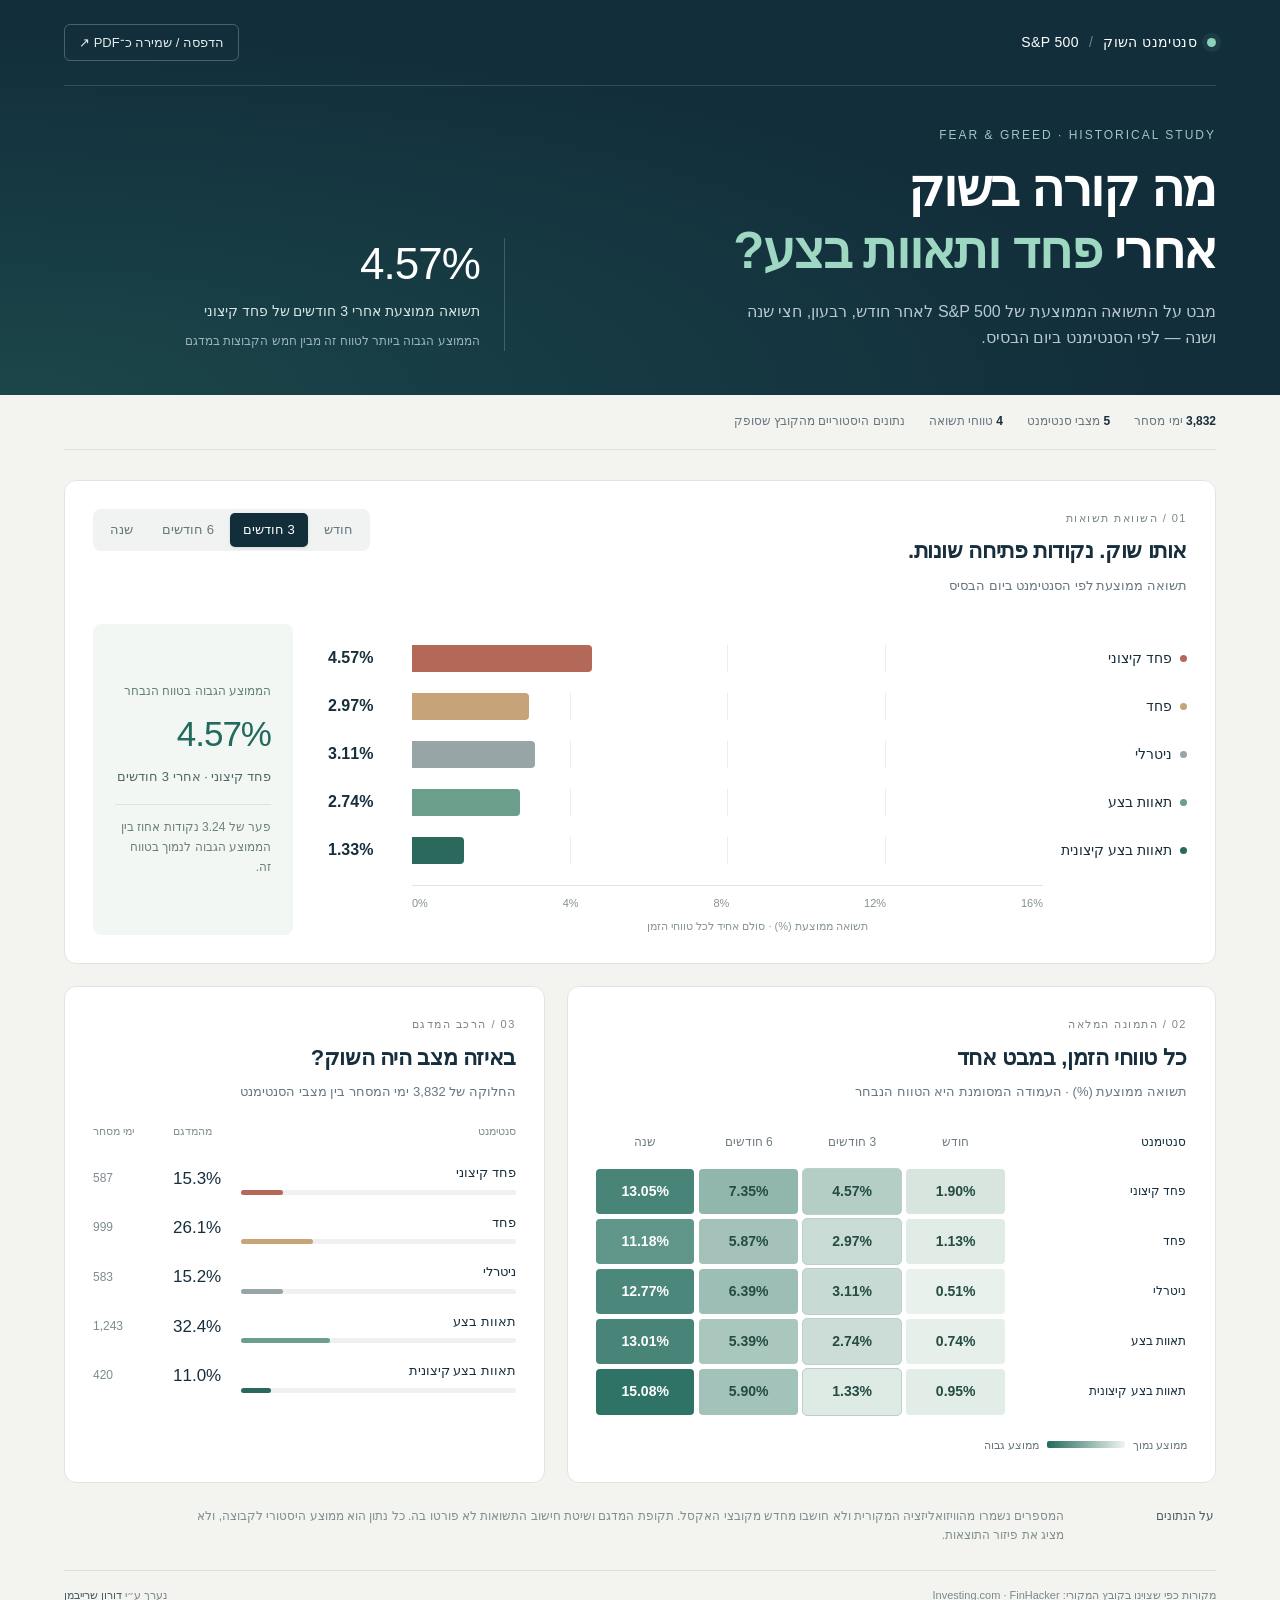
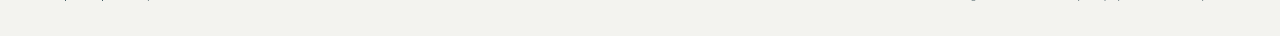
==== index.html @ 42511bd0 "Fix GitHub Pages 404 by moving site files to repository root" ====
<!doctype html>
<html lang="he" dir="rtl">
<head><meta charset="utf-8"><meta name="viewport" content="width=device-width,initial-scale=1"><meta name="description" content="ויזואליזציה אינטראקטיבית בעברית: תשואות S&amp;P 500 לפי מדד פחד ותאוות בצע, בארבעה טווחי זמן."><meta name="theme-color" content="#122e3b"><title>סנטימנט השוק | פחד ותאוות בצע × S&P 500</title>
<link rel="stylesheet" href="assets/styles.css"></head>
<body><header><div class="wrap"><div class="top"><div class="brand"><span class="brand-mark"></span> סנטימנט השוק <span style="opacity:.4">/</span> <bdi>S&P 500</bdi></div><button class="print" type="button" onclick="window.print()">הדפסה / שמירה כ־PDF ↗</button></div><div class="hero"><div><div class="eyebrow">FEAR & GREED · HISTORICAL STUDY</div><h1>מה קורה בשוק<br>אחרי <span>פחד ותאוות בצע?</span></h1><p>מבט על התשואה הממוצעת של S&P 500 לאחר חודש, רבעון, חצי שנה ושנה — לפי הסנטימנט ביום הבסיס.</p></div><div class="hero-note"><strong>4.57%</strong><div class="label">תשואה ממוצעת אחרי 3 חודשים של פחד קיצוני</div><div class="small">הממוצע הגבוה ביותר לטווח זה מבין חמש הקבוצות במדגם</div></div></div></div></header>
<div class="wrap"><div class="meta"><span><b>3,832</b> ימי מסחר</span><span><b>5</b> מצבי סנטימנט</span><span><b>4</b> טווחי תשואה</span><span>נתונים היסטוריים מהקובץ שסופק</span></div><main class="content">
<section class="panel"><div class="chart-head"><div><div class="section-label">01 / השוואת תשואות</div><h2>אותו שוק. נקודות פתיחה שונות.</h2><p class="sub">תשואה ממוצעת לפי הסנטימנט ביום הבסיס</p></div><div class="periods" role="group" aria-label="טווח התשואה"><button type="button" data-period="0" aria-pressed="false">חודש</button><button type="button" data-period="1" aria-pressed="true">3 חודשים</button><button type="button" data-period="2" aria-pressed="false">6 חודשים</button><button type="button" data-period="3" aria-pressed="false">שנה</button></div></div><div class="chart-layout"><div class="bar-chart"><div id="bars"></div><div class="axis" aria-hidden="true"><span>0%</span><span>4%</span><span>8%</span><span>12%</span><span>16%</span></div><div class="axis-caption">תשואה ממוצעת (%) · סולם אחיד לכל טווחי הזמן</div></div><aside class="insight" id="insight" aria-live="polite"></aside></div></section>
<div class="lower"><section class="panel"><div class="section-label">02 / התמונה המלאה</div><h2>כל טווחי הזמן, במבט אחד</h2><p class="sub">תשואה ממוצעת (%) · העמודה המסומנת היא הטווח הנבחר</p><table class="matrix"><caption style="position:absolute;width:1px;height:1px;overflow:hidden;clip-path:inset(50%)">תשואות ממוצעות לפי סנטימנט וטווח זמן</caption><thead><tr><th scope="col">סנטימנט</th><th scope="col">חודש</th><th scope="col">3 חודשים</th><th scope="col">6 חודשים</th><th scope="col">שנה</th></tr></thead><tbody id="matrix"></tbody></table><div class="scale"><span>ממוצע נמוך</span><span class="gradient" aria-hidden="true"></span><span>ממוצע גבוה</span></div></section>
<section class="panel"><div class="section-label">03 / הרכב המדגם</div><h2>באיזה מצב היה השוק?</h2><p class="sub">החלוקה של 3,832 ימי המסחר בין מצבי הסנטימנט</p><div class="dist-head"><span>סנטימנט</span><span>מהמדגם</span><span>ימי מסחר</span></div><div id="distribution" class="dist-chart"></div></section></div>
<div class="notes"><strong>על הנתונים</strong><p>המספרים נשמרו מהוויזואליזציה המקורית ולא חושבו מחדש מקובצי האקסל. תקופת המדגם ושיטת חישוב התשואות לא פורטו בה. כל נתון הוא ממוצע היסטורי לקבוצה, ולא מציג את פיזור התוצאות.</p></div><footer class="footer"><span>מקורות כפי שצוינו בקובץ המקורי: <bdi>Investing.com · FinHacker</bdi></span><span>נערך ע״י <b>דורון שרייבמן</b></span></footer>
</main></div>
<script src="assets/app.js" defer></script></body></html>
---- assets/styles.css ----
:root{--ink:#172e3c;--muted:#677780;--paper:#f3f3ef;--line:#e1e5e2;--teal:#207a70;--dark:#122e3b}*{box-sizing:border-box}body{margin:0;background:var(--paper);color:var(--ink);font:15px/1.65 'Segoe UI',Arial,sans-serif}button{font:inherit;cursor:pointer}button:focus-visible,a:focus-visible{outline:3px solid #b88335;outline-offset:4px}header{background:var(--dark);color:#fff;position:relative;overflow:hidden}header:before{content:'';position:absolute;inset:0;background:radial-gradient(ellipse at 0% 100%,#2b72645c,transparent 65%);pointer-events:none}.wrap{max-width:1240px;margin:auto;padding:0 44px}.top{display:flex;align-items:center;justify-content:space-between;padding:24px 0;border-bottom:1px solid #ffffff24;position:relative}.brand{font-size:14px;letter-spacing:.4px;display:flex;align-items:center;gap:10px}.brand-mark{width:9px;height:9px;border-radius:50%;background:#8bd1ba;box-shadow:0 0 0 5px #8bd1ba14}.print{border:1px solid #ffffff3d;background:transparent;color:#e3eceb;padding:7px 14px;border-radius:6px;font-size:13px}.hero{display:grid;grid-template-columns:1.5fr 1fr;gap:50px;align-items:end;padding:40px 0 44px;position:relative}.eyebrow{font-size:12px;color:#a3c5c4;letter-spacing:2px;text-transform:uppercase}.hero h1{font-size:clamp(34px,4vw,51px);font-weight:600;letter-spacing:-1.3px;line-height:1.22;margin:12px 0 16px}.hero h1 span{color:#9ed7c2}.hero p{color:#b7c9cf;margin:0;max-width:490px;font-size:16px}.hero-note{border-right:1px solid #ffffff30;padding-right:24px}.hero-note strong{display:block;font-size:44px;line-height:1.2;font-weight:500;letter-spacing:-1px;direction:ltr;text-align:right}.hero-note .label{color:#d7e5e4;font-size:14px;margin:9px 0}.hero-note .small{font-size:12px;color:#9bb4be}.meta{display:flex;gap:24px;align-items:center;flex-wrap:wrap;padding:17px 0;color:var(--muted);font-size:12px;border-bottom:1px solid #d9dfdc}.meta b{color:var(--ink);font-weight:600}.content{padding-top:30px;padding-bottom:32px}.section-label{font-size:11px;letter-spacing:1.5px;color:#7a898d;margin-bottom:6px}.panel{background:#fff;border:1px solid var(--line);border-radius:12px;padding:28px}h2{font-size:22px;font-weight:600;letter-spacing:-.4px;margin:0 0 5px}.sub{color:var(--muted);font-size:13px;margin:0}.chart-head{display:flex;justify-content:space-between;gap:16px;align-items:start;flex-wrap:wrap}.periods{display:flex;gap:3px;background:#f0f3f1;padding:4px;border-radius:8px}.periods button{border:0;border-radius:5px;background:transparent;color:#66767b;padding:6px 13px;font-size:13px}.periods button[aria-pressed=true]{background:var(--dark);color:#fff;box-shadow:0 1px 3px #102e3c22}.chart-layout{display:grid;grid-template-columns:minmax(0,1fr) 200px;gap:35px;align-items:center;margin-top:28px}.bar-chart{min-width:0}.bar-row{display:grid;grid-template-columns:130px minmax(0,1fr) 70px;gap:14px;align-items:center;margin:21px 0;font-size:14px}.track{height:27px;position:relative;background:repeating-linear-gradient(to right,#e9eeeb 0,#e9eeeb 1px,transparent 1px,transparent 25%);direction:ltr}.bar{height:100%;width:var(--w);background:var(--c);border-radius:0 4px 4px 0;transition:width .45s cubic-bezier(.2,.7,.2,1)}.value{font-variant-numeric:tabular-nums;direction:ltr;text-align:left;font-weight:600;font-size:16px}.category{display:flex;align-items:center;gap:8px}.dot{width:7px;height:7px;border-radius:50%;background:var(--c);flex-shrink:0}.axis{margin-right:144px;margin-left:84px;display:flex;direction:ltr;justify-content:space-between;color:#84918f;font-size:11px;border-top:1px solid #dfe5e1;padding-top:8px}.axis-caption{text-align:center;font-size:11px;color:#8a9799;margin-top:5px}.insight{padding:20px 22px;background:#f3f7f4;border-radius:8px;align-self:stretch;display:flex;justify-content:center;flex-direction:column}.insight .tag{font-size:12px;color:#618179}.insight strong{font-size:35px;line-height:1.3;font-weight:500;letter-spacing:-1px;direction:ltr;text-align:right;margin:9px 0;color:#216a5d}.insight p{font-size:13px;margin:0;color:#4f6964}.insight .context{margin-top:17px;padding-top:13px;border-top:1px solid #dbe5df;font-size:12px;color:#6e817c}.lower{display:grid;grid-template-columns:1.35fr 1fr;gap:22px;margin-top:22px}.matrix{width:100%;border-collapse:separate;border-spacing:5px;margin:20px -5px 0;width:calc(100% + 10px);font-size:12px;table-layout:fixed}.matrix th{font-weight:500;text-align:center;color:#6d7d82;padding:6px 1px}.matrix th:first-child{width:31%;text-align:right;color:var(--ink)}.matrix td{text-align:center;padding:11px 2px;font-size:14px;font-weight:600;direction:ltr;font-variant-numeric:tabular-nums;border-radius:4px;background:var(--bg);color:var(--fg)}.matrix .selected{outline:1px solid #1e65584d;outline-offset:0}.scale{display:flex;align-items:center;gap:8px;color:var(--muted);font-size:11px;margin-top:16px}.gradient{width:78px;height:7px;background:linear-gradient(to left,#eff5f0,#226b5c);border-radius:2px;direction:ltr}.dist-chart{margin-top:22px}.dist-row{display:grid;grid-template-columns:minmax(0,1fr) 58px 70px;gap:10px;align-items:center;margin-bottom:17px;font-size:13px}.dist-row .name{display:flex;justify-content:space-between;gap:8px;margin-bottom:6px}.dist-track{height:5px;background:#eef1ee;direction:ltr;border-radius:3px}.dist-bar{width:var(--w);height:100%;background:var(--c);border-radius:3px}.count{color:#7e8c90;direction:ltr;text-align:left;font-size:12px;font-variant-numeric:tabular-nums}.percentage{direction:ltr;text-align:left;font-size:17px;font-variant-numeric:tabular-nums;font-weight:500}.dist-head{display:grid;grid-template-columns:minmax(0,1fr) 58px 70px;gap:10px;color:#83918f;font-size:11px;margin:20px 0 10px}.dist-head span:not(:first-child){text-align:left}.notes{margin:24px 2px 0;display:grid;grid-template-columns:130px 1fr;gap:20px;font-size:12px;color:#81908f}.notes strong{font-weight:500;color:#4a6066}.notes p{margin:0;max-width:870px}.footer{border-top:1px solid #d9dfdc;margin-top:24px;padding-top:15px;display:flex;justify-content:space-between;gap:15px;flex-wrap:wrap;color:#7b8a8d;font-size:11px}.footer b{font-weight:500;color:#455f67}@media(prefers-reduced-motion:reduce){.bar{transition:none}}@media(max-width:1050px){.wrap{padding:0 25px}.lower{grid-template-columns:1fr}.chart-layout{grid-template-columns:minmax(0,1fr) 170px;gap:20px}.insight{padding:16px}.matrix{max-width:100%}.dist-row{margin-bottom:16px}}@media(max-width:650px){.wrap{padding:0 16px}.top{padding:18px 0}.brand{font-size:12px}.print{font-size:11px}.hero{grid-template-columns:1fr;gap:28px;padding:28px 0}.hero h1{font-size:35px}.hero p{font-size:14px}.hero-note{display:none}.meta{gap:8px 18px;font-size:11px}.content{padding-top:20px}.panel{padding:20px 14px}.chart-head{gap:20px}h2{font-size:20px}.periods{width:100%;justify-content:space-between}.periods button{flex:1;padding:7px 5px}.chart-layout{grid-template-columns:1fr;margin-top:12px;gap:20px}.bar-row{grid-template-columns:108px minmax(0,1fr) 56px;gap:8px;margin:19px 0;font-size:12px}.track{height:23px}.value{font-size:14px}.axis{margin-right:116px;margin-left:64px}.insight{display:grid;grid-template-columns:1fr auto;gap:0 12px}.insight strong{grid-column:2;grid-row:1/3;margin:0;font-size:31px}.insight .context{grid-column:1/-1;margin-top:12px}.matrix{font-size:10px;border-spacing:3px;width:calc(100% + 6px);margin-right:-3px}.matrix th:first-child{width:29%}.matrix td{font-size:12px;padding:12px 0}.matrix th{font-size:11px}.lower{gap:18px;margin-top:18px}.notes{grid-template-columns:1fr;gap:6px}.footer{font-size:11px}}@media print{@page{size:A4 portrait;margin:12mm}body{background:#fff;print-color-adjust:exact;-webkit-print-color-adjust:exact}.wrap{padding:0;max-width:none}.print{display:none}.top{padding:12px 18px}.hero{padding:20px 18px;grid-template-columns:1.5fr 1fr;gap:20px}.hero h1{font-size:30px}.hero p{font-size:12px}.hero-note strong{font-size:32px}.meta{padding:10px 0}.content{padding-top:15px}.panel{padding:16px;break-inside:avoid}h2{font-size:18px}.chart-layout{grid-template-columns:minmax(0,1fr) 150px;margin-top:10px;gap:15px}.bar-row{margin:12px 0;font-size:12px}.insight strong{font-size:28px}.lower{grid-template-columns:1.3fr 1fr;gap:12px;margin-top:12px}.matrix{font-size:10px}.matrix td{font-size:11px;padding:8px 0}.dist-row{font-size:11px;grid-template-columns:minmax(0,1fr) 42px 54px;gap:5px;margin-bottom:13px}.dist-head{grid-template-columns:minmax(0,1fr) 42px 54px;gap:5px}.percentage{font-size:14px}.count{font-size:10px}.notes{margin-top:12px;font-size:10px}.footer{margin-top:12px}.periods{display:none}}
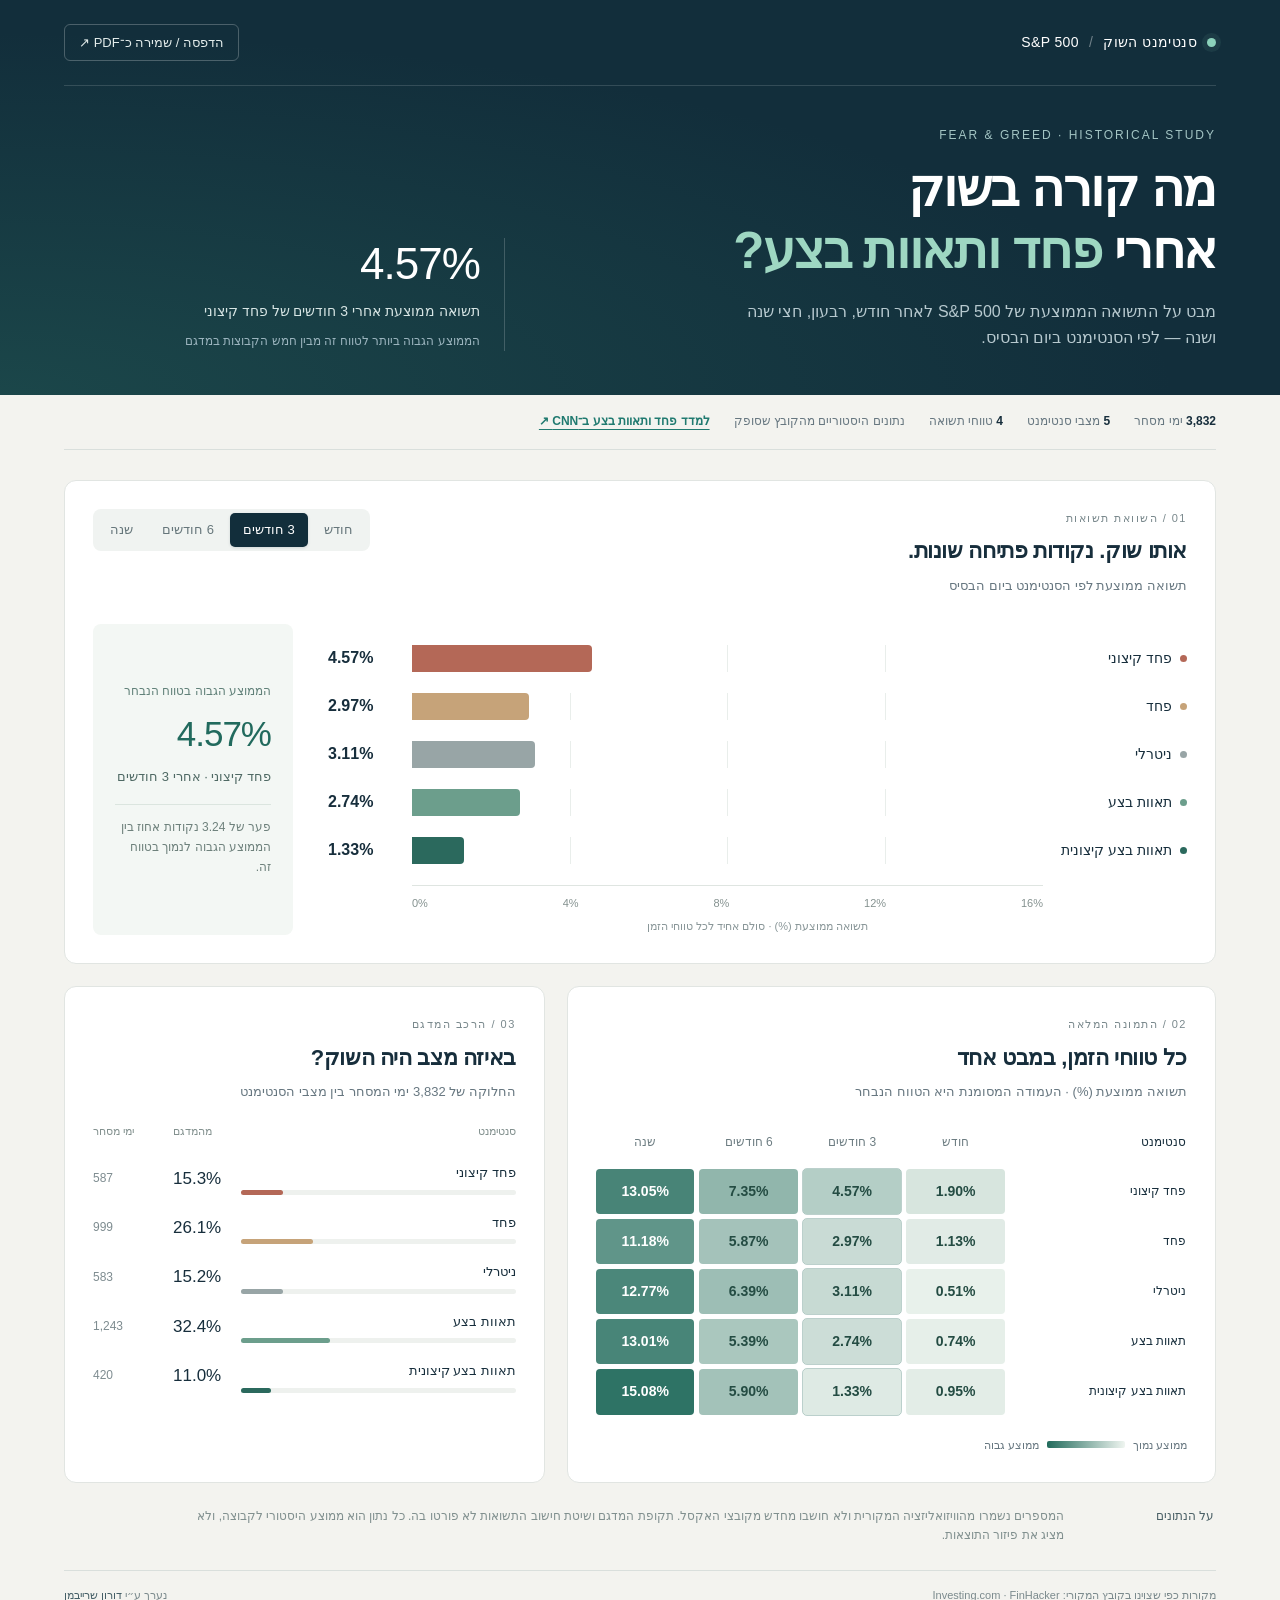
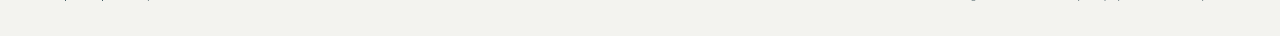
==== commit 8b378f90: "Add prominent link to CNN Fear & Greed Index" ====
--- a/index.html
+++ b/index.html
@@ -3,7 +3,7 @@
 <head><meta charset="utf-8"><meta name="viewport" content="width=device-width,initial-scale=1"><meta name="description" content="ויזואליזציה אינטראקטיבית בעברית: תשואות S&amp;P 500 לפי מדד פחד ותאוות בצע, בארבעה טווחי זמן."><meta name="theme-color" content="#122e3b"><title>סנטימנט השוק | פחד ותאוות בצע × S&P 500</title>
 <link rel="stylesheet" href="assets/styles.css"></head>
 <body><header><div class="wrap"><div class="top"><div class="brand"><span class="brand-mark"></span> סנטימנט השוק <span style="opacity:.4">/</span> <bdi>S&P 500</bdi></div><button class="print" type="button" onclick="window.print()">הדפסה / שמירה כ־PDF ↗</button></div><div class="hero"><div><div class="eyebrow">FEAR & GREED · HISTORICAL STUDY</div><h1>מה קורה בשוק<br>אחרי <span>פחד ותאוות בצע?</span></h1><p>מבט על התשואה הממוצעת של S&P 500 לאחר חודש, רבעון, חצי שנה ושנה — לפי הסנטימנט ביום הבסיס.</p></div><div class="hero-note"><strong>4.57%</strong><div class="label">תשואה ממוצעת אחרי 3 חודשים של פחד קיצוני</div><div class="small">הממוצע הגבוה ביותר לטווח זה מבין חמש הקבוצות במדגם</div></div></div></div></header>
-<div class="wrap"><div class="meta"><span><b>3,832</b> ימי מסחר</span><span><b>5</b> מצבי סנטימנט</span><span><b>4</b> טווחי תשואה</span><span>נתונים היסטוריים מהקובץ שסופק</span></div><main class="content">
+<div class="wrap"><div class="meta"><span><b>3,832</b> ימי מסחר</span><span><b>5</b> מצבי סנטימנט</span><span><b>4</b> טווחי תשואה</span><span>נתונים היסטוריים מהקובץ שסופק</span><a href="https://edition.cnn.com/markets/fear-and-greed" target="_blank" rel="noopener noreferrer" style="color:var(--teal);font-weight:600;text-underline-offset:4px">למדד פחד ותאוות בצע ב־CNN ↗</a></div><main class="content">
 <section class="panel"><div class="chart-head"><div><div class="section-label">01 / השוואת תשואות</div><h2>אותו שוק. נקודות פתיחה שונות.</h2><p class="sub">תשואה ממוצעת לפי הסנטימנט ביום הבסיס</p></div><div class="periods" role="group" aria-label="טווח התשואה"><button type="button" data-period="0" aria-pressed="false">חודש</button><button type="button" data-period="1" aria-pressed="true">3 חודשים</button><button type="button" data-period="2" aria-pressed="false">6 חודשים</button><button type="button" data-period="3" aria-pressed="false">שנה</button></div></div><div class="chart-layout"><div class="bar-chart"><div id="bars"></div><div class="axis" aria-hidden="true"><span>0%</span><span>4%</span><span>8%</span><span>12%</span><span>16%</span></div><div class="axis-caption">תשואה ממוצעת (%) · סולם אחיד לכל טווחי הזמן</div></div><aside class="insight" id="insight" aria-live="polite"></aside></div></section>
 <div class="lower"><section class="panel"><div class="section-label">02 / התמונה המלאה</div><h2>כל טווחי הזמן, במבט אחד</h2><p class="sub">תשואה ממוצעת (%) · העמודה המסומנת היא הטווח הנבחר</p><table class="matrix"><caption style="position:absolute;width:1px;height:1px;overflow:hidden;clip-path:inset(50%)">תשואות ממוצעות לפי סנטימנט וטווח זמן</caption><thead><tr><th scope="col">סנטימנט</th><th scope="col">חודש</th><th scope="col">3 חודשים</th><th scope="col">6 חודשים</th><th scope="col">שנה</th></tr></thead><tbody id="matrix"></tbody></table><div class="scale"><span>ממוצע נמוך</span><span class="gradient" aria-hidden="true"></span><span>ממוצע גבוה</span></div></section>
 <section class="panel"><div class="section-label">03 / הרכב המדגם</div><h2>באיזה מצב היה השוק?</h2><p class="sub">החלוקה של 3,832 ימי המסחר בין מצבי הסנטימנט</p><div class="dist-head"><span>סנטימנט</span><span>מהמדגם</span><span>ימי מסחר</span></div><div id="distribution" class="dist-chart"></div></section></div>
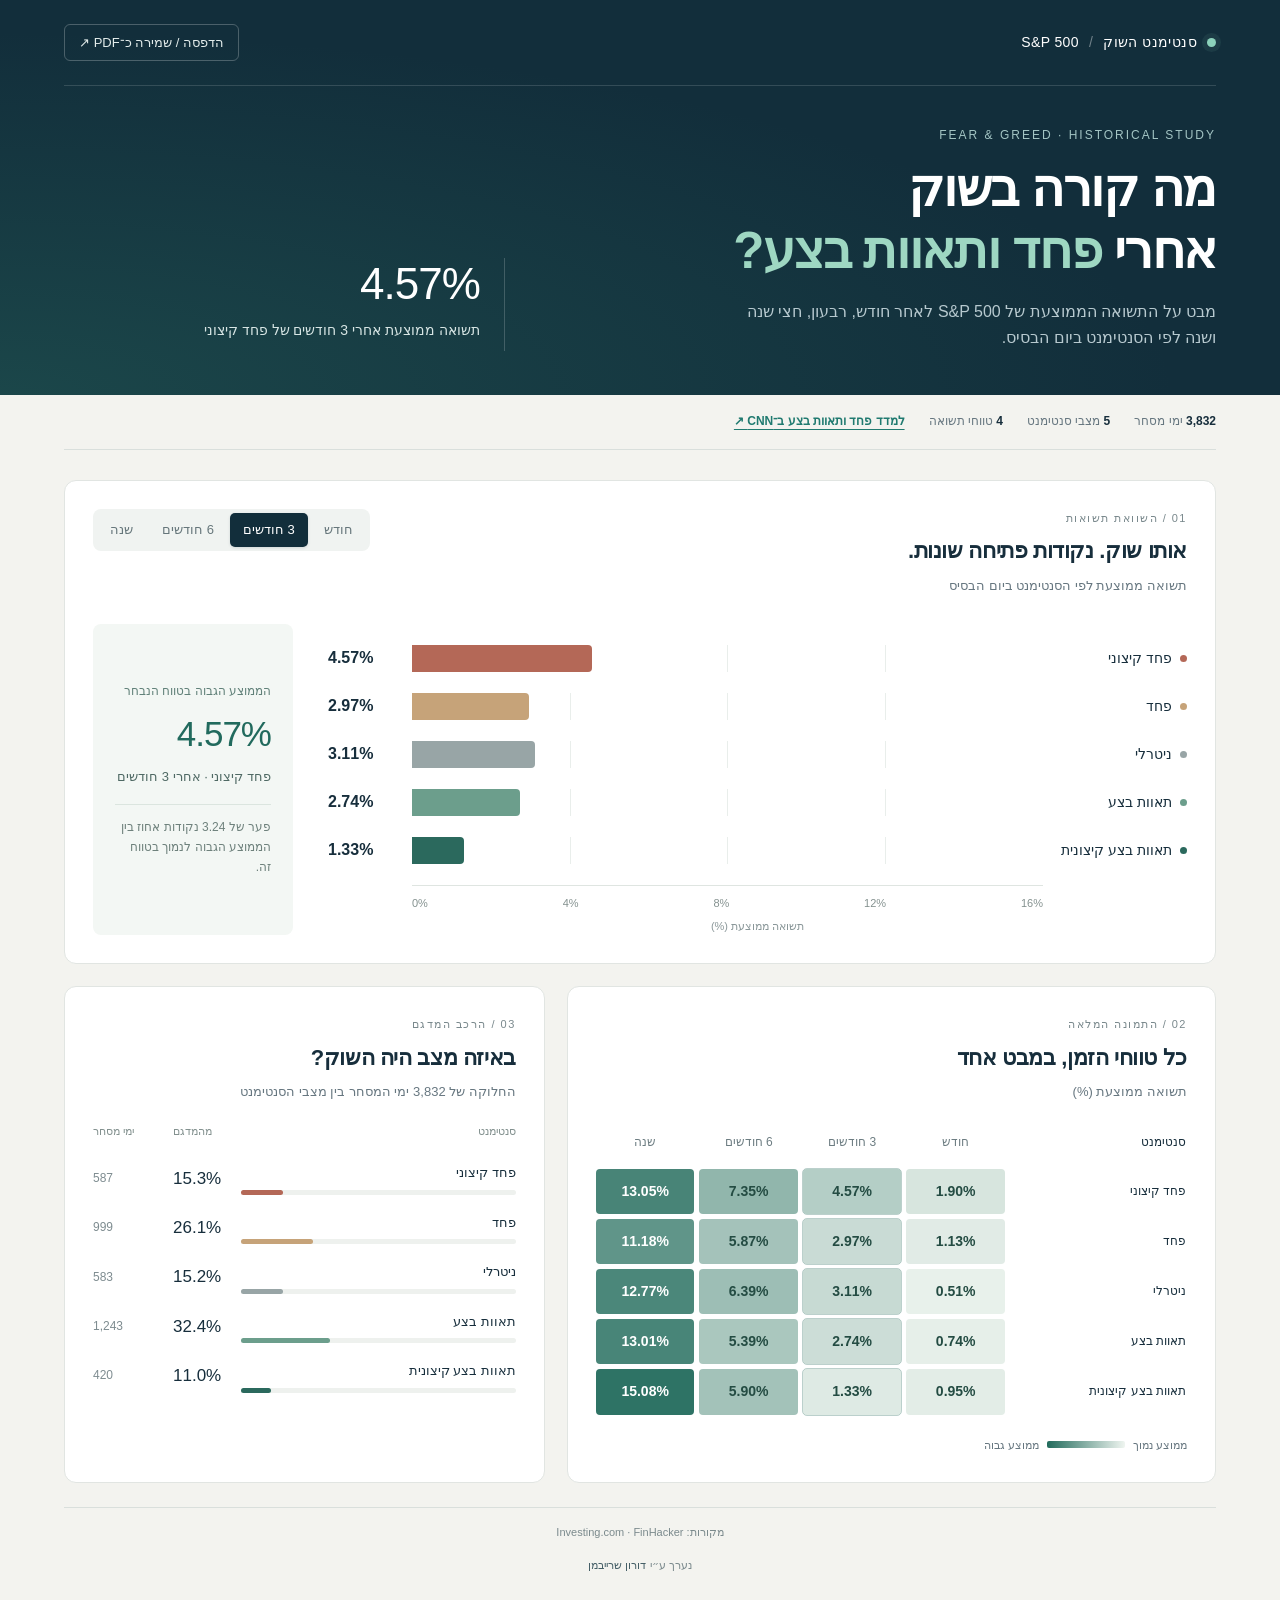
==== commit 2683255e: "Remove editorial notes and center author credit" ====
--- a/index.html
+++ b/index.html
@@ -2,12 +2,12 @@
 <html lang="he" dir="rtl">
 <head><meta charset="utf-8"><meta name="viewport" content="width=device-width,initial-scale=1"><meta name="description" content="ויזואליזציה אינטראקטיבית בעברית: תשואות S&amp;P 500 לפי מדד פחד ותאוות בצע, בארבעה טווחי זמן."><meta name="theme-color" content="#122e3b"><title>סנטימנט השוק | פחד ותאוות בצע × S&P 500</title>
 <link rel="stylesheet" href="assets/styles.css"></head>
-<body><header><div class="wrap"><div class="top"><div class="brand"><span class="brand-mark"></span> סנטימנט השוק <span style="opacity:.4">/</span> <bdi>S&P 500</bdi></div><button class="print" type="button" onclick="window.print()">הדפסה / שמירה כ־PDF ↗</button></div><div class="hero"><div><div class="eyebrow">FEAR & GREED · HISTORICAL STUDY</div><h1>מה קורה בשוק<br>אחרי <span>פחד ותאוות בצע?</span></h1><p>מבט על התשואה הממוצעת של S&P 500 לאחר חודש, רבעון, חצי שנה ושנה — לפי הסנטימנט ביום הבסיס.</p></div><div class="hero-note"><strong>4.57%</strong><div class="label">תשואה ממוצעת אחרי 3 חודשים של פחד קיצוני</div><div class="small">הממוצע הגבוה ביותר לטווח זה מבין חמש הקבוצות במדגם</div></div></div></div></header>
-<div class="wrap"><div class="meta"><span><b>3,832</b> ימי מסחר</span><span><b>5</b> מצבי סנטימנט</span><span><b>4</b> טווחי תשואה</span><span>נתונים היסטוריים מהקובץ שסופק</span><a href="https://edition.cnn.com/markets/fear-and-greed" target="_blank" rel="noopener noreferrer" style="color:var(--teal);font-weight:600;text-underline-offset:4px">למדד פחד ותאוות בצע ב־CNN ↗</a></div><main class="content">
-<section class="panel"><div class="chart-head"><div><div class="section-label">01 / השוואת תשואות</div><h2>אותו שוק. נקודות פתיחה שונות.</h2><p class="sub">תשואה ממוצעת לפי הסנטימנט ביום הבסיס</p></div><div class="periods" role="group" aria-label="טווח התשואה"><button type="button" data-period="0" aria-pressed="false">חודש</button><button type="button" data-period="1" aria-pressed="true">3 חודשים</button><button type="button" data-period="2" aria-pressed="false">6 חודשים</button><button type="button" data-period="3" aria-pressed="false">שנה</button></div></div><div class="chart-layout"><div class="bar-chart"><div id="bars"></div><div class="axis" aria-hidden="true"><span>0%</span><span>4%</span><span>8%</span><span>12%</span><span>16%</span></div><div class="axis-caption">תשואה ממוצעת (%) · סולם אחיד לכל טווחי הזמן</div></div><aside class="insight" id="insight" aria-live="polite"></aside></div></section>
-<div class="lower"><section class="panel"><div class="section-label">02 / התמונה המלאה</div><h2>כל טווחי הזמן, במבט אחד</h2><p class="sub">תשואה ממוצעת (%) · העמודה המסומנת היא הטווח הנבחר</p><table class="matrix"><caption style="position:absolute;width:1px;height:1px;overflow:hidden;clip-path:inset(50%)">תשואות ממוצעות לפי סנטימנט וטווח זמן</caption><thead><tr><th scope="col">סנטימנט</th><th scope="col">חודש</th><th scope="col">3 חודשים</th><th scope="col">6 חודשים</th><th scope="col">שנה</th></tr></thead><tbody id="matrix"></tbody></table><div class="scale"><span>ממוצע נמוך</span><span class="gradient" aria-hidden="true"></span><span>ממוצע גבוה</span></div></section>
+<body><header><div class="wrap"><div class="top"><div class="brand"><span class="brand-mark"></span> סנטימנט השוק <span style="opacity:.4">/</span> <bdi>S&P 500</bdi></div><button class="print" type="button" onclick="window.print()">הדפסה / שמירה כ־PDF ↗</button></div><div class="hero"><div><div class="eyebrow">FEAR & GREED · HISTORICAL STUDY</div><h1>מה קורה בשוק<br>אחרי <span>פחד ותאוות בצע?</span></h1><p>מבט על התשואה הממוצעת של S&P 500 לאחר חודש, רבעון, חצי שנה ושנה לפי הסנטימנט ביום הבסיס.</p></div><div class="hero-note"><strong>4.57%</strong><div class="label">תשואה ממוצעת אחרי 3 חודשים של פחד קיצוני</div></div></div></div></header>
+<div class="wrap"><div class="meta"><span><b>3,832</b> ימי מסחר</span><span><b>5</b> מצבי סנטימנט</span><span><b>4</b> טווחי תשואה</span><a href="https://edition.cnn.com/markets/fear-and-greed" target="_blank" rel="noopener noreferrer" style="color:var(--teal);font-weight:600;text-underline-offset:4px">למדד פחד ותאוות בצע ב־CNN ↗</a></div><main class="content">
+<section class="panel"><div class="chart-head"><div><div class="section-label">01 / השוואת תשואות</div><h2>אותו שוק. נקודות פתיחה שונות.</h2><p class="sub">תשואה ממוצעת לפי הסנטימנט ביום הבסיס</p></div><div class="periods" role="group" aria-label="טווח התשואה"><button type="button" data-period="0" aria-pressed="false">חודש</button><button type="button" data-period="1" aria-pressed="true">3 חודשים</button><button type="button" data-period="2" aria-pressed="false">6 חודשים</button><button type="button" data-period="3" aria-pressed="false">שנה</button></div></div><div class="chart-layout"><div class="bar-chart"><div id="bars"></div><div class="axis" aria-hidden="true"><span>0%</span><span>4%</span><span>8%</span><span>12%</span><span>16%</span></div><div class="axis-caption">תשואה ממוצעת (%)</div></div><aside class="insight" id="insight" aria-live="polite"></aside></div></section>
+<div class="lower"><section class="panel"><div class="section-label">02 / התמונה המלאה</div><h2>כל טווחי הזמן, במבט אחד</h2><p class="sub">תשואה ממוצעת (%)</p><table class="matrix"><caption style="position:absolute;width:1px;height:1px;overflow:hidden;clip-path:inset(50%)">תשואות ממוצעות לפי סנטימנט וטווח זמן</caption><thead><tr><th scope="col">סנטימנט</th><th scope="col">חודש</th><th scope="col">3 חודשים</th><th scope="col">6 חודשים</th><th scope="col">שנה</th></tr></thead><tbody id="matrix"></tbody></table><div class="scale"><span>ממוצע נמוך</span><span class="gradient" aria-hidden="true"></span><span>ממוצע גבוה</span></div></section>
 <section class="panel"><div class="section-label">03 / הרכב המדגם</div><h2>באיזה מצב היה השוק?</h2><p class="sub">החלוקה של 3,832 ימי המסחר בין מצבי הסנטימנט</p><div class="dist-head"><span>סנטימנט</span><span>מהמדגם</span><span>ימי מסחר</span></div><div id="distribution" class="dist-chart"></div></section></div>
-<div class="notes"><strong>על הנתונים</strong><p>המספרים נשמרו מהוויזואליזציה המקורית ולא חושבו מחדש מקובצי האקסל. תקופת המדגם ושיטת חישוב התשואות לא פורטו בה. כל נתון הוא ממוצע היסטורי לקבוצה, ולא מציג את פיזור התוצאות.</p></div><footer class="footer"><span>מקורות כפי שצוינו בקובץ המקורי: <bdi>Investing.com · FinHacker</bdi></span><span>נערך ע״י <b>דורון שרייבמן</b></span></footer>
+<footer class="footer" style="flex-direction:column;align-items:center;text-align:center"><span>מקורות: <bdi>Investing.com · FinHacker</bdi></span><span>נערך ע״י <b>דורון שרייבמן</b></span></footer>
 </main></div>
 <script src="assets/app.js" defer></script></body></html>
 
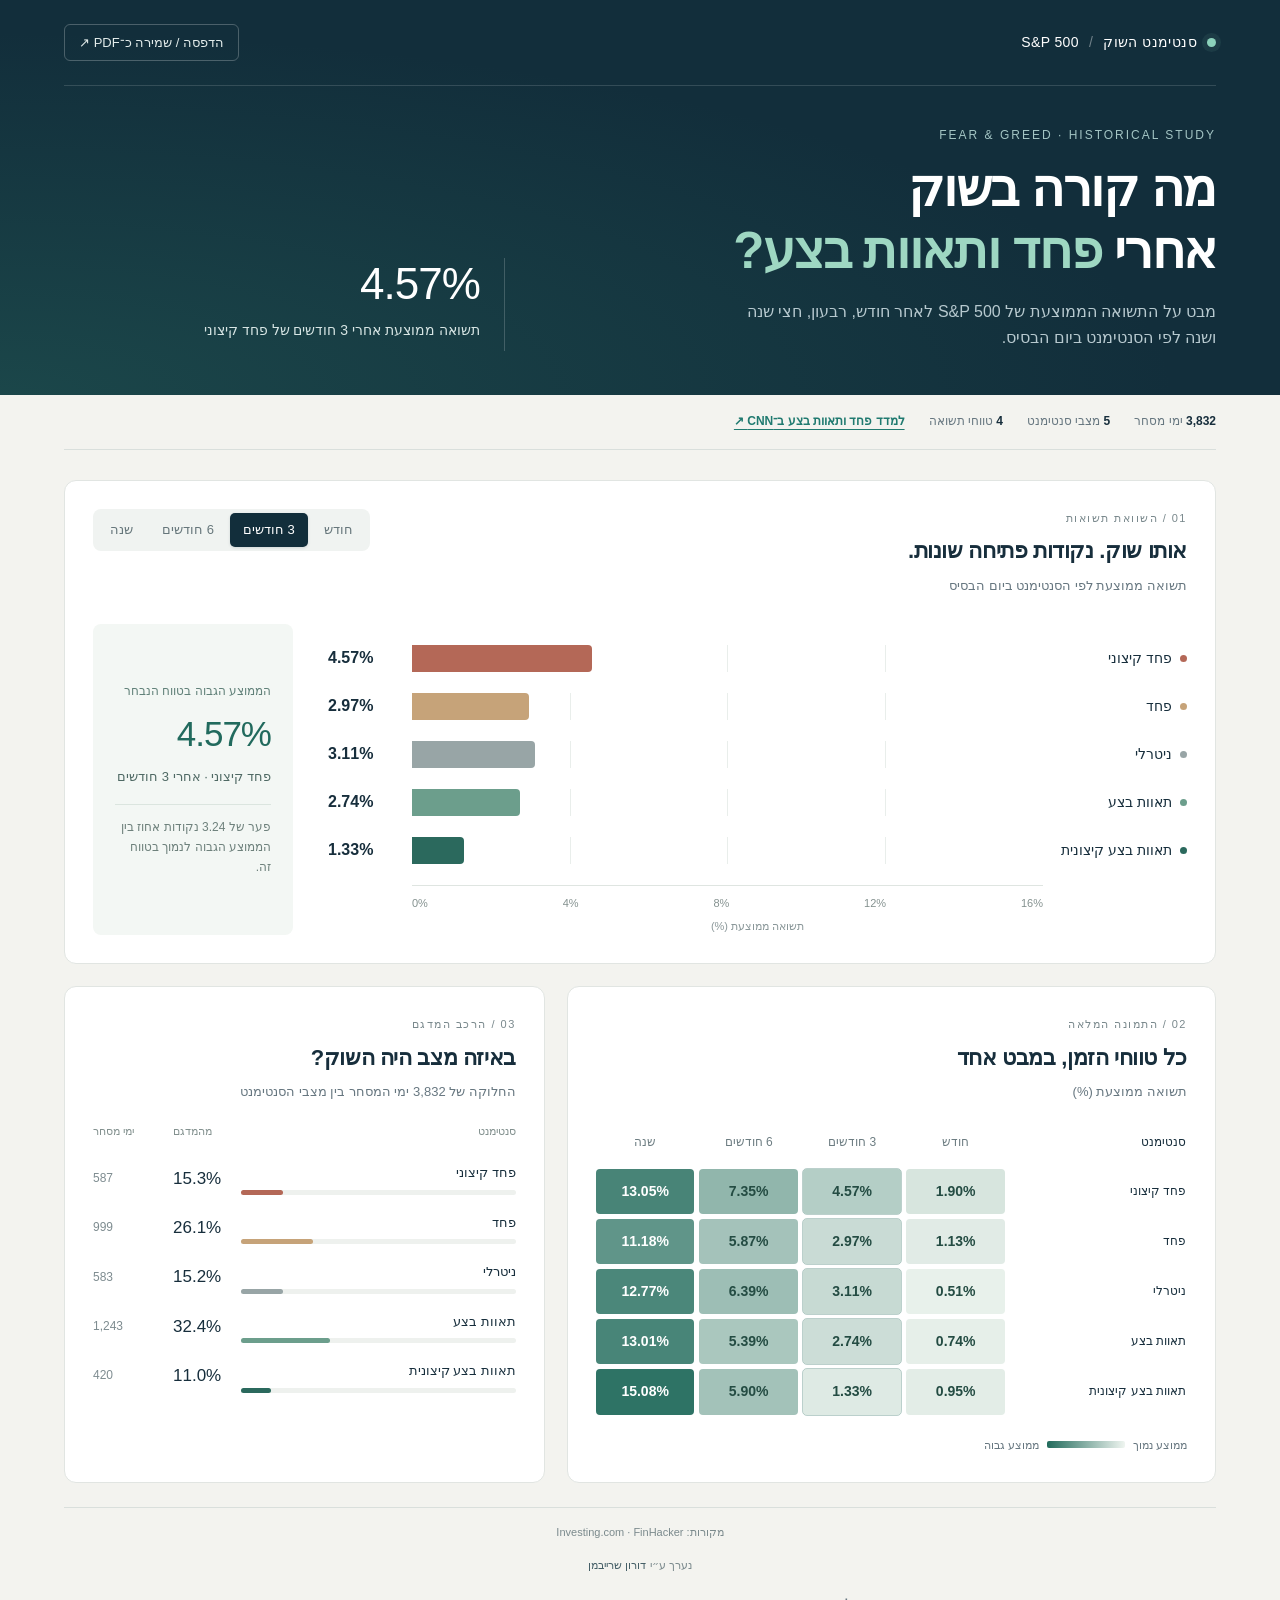
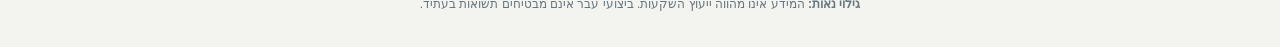
==== commit fd390987: "Add brief Hebrew investment disclaimer to footer" ====
--- a/index.html
+++ b/index.html
@@ -7,7 +7,7 @@
 <section class="panel"><div class="chart-head"><div><div class="section-label">01 / השוואת תשואות</div><h2>אותו שוק. נקודות פתיחה שונות.</h2><p class="sub">תשואה ממוצעת לפי הסנטימנט ביום הבסיס</p></div><div class="periods" role="group" aria-label="טווח התשואה"><button type="button" data-period="0" aria-pressed="false">חודש</button><button type="button" data-period="1" aria-pressed="true">3 חודשים</button><button type="button" data-period="2" aria-pressed="false">6 חודשים</button><button type="button" data-period="3" aria-pressed="false">שנה</button></div></div><div class="chart-layout"><div class="bar-chart"><div id="bars"></div><div class="axis" aria-hidden="true"><span>0%</span><span>4%</span><span>8%</span><span>12%</span><span>16%</span></div><div class="axis-caption">תשואה ממוצעת (%)</div></div><aside class="insight" id="insight" aria-live="polite"></aside></div></section>
 <div class="lower"><section class="panel"><div class="section-label">02 / התמונה המלאה</div><h2>כל טווחי הזמן, במבט אחד</h2><p class="sub">תשואה ממוצעת (%)</p><table class="matrix"><caption style="position:absolute;width:1px;height:1px;overflow:hidden;clip-path:inset(50%)">תשואות ממוצעות לפי סנטימנט וטווח זמן</caption><thead><tr><th scope="col">סנטימנט</th><th scope="col">חודש</th><th scope="col">3 חודשים</th><th scope="col">6 חודשים</th><th scope="col">שנה</th></tr></thead><tbody id="matrix"></tbody></table><div class="scale"><span>ממוצע נמוך</span><span class="gradient" aria-hidden="true"></span><span>ממוצע גבוה</span></div></section>
 <section class="panel"><div class="section-label">03 / הרכב המדגם</div><h2>באיזה מצב היה השוק?</h2><p class="sub">החלוקה של 3,832 ימי המסחר בין מצבי הסנטימנט</p><div class="dist-head"><span>סנטימנט</span><span>מהמדגם</span><span>ימי מסחר</span></div><div id="distribution" class="dist-chart"></div></section></div>
-<footer class="footer" style="flex-direction:column;align-items:center;text-align:center"><span>מקורות: <bdi>Investing.com · FinHacker</bdi></span><span>נערך ע״י <b>דורון שרייבמן</b></span></footer>
+<footer class="footer" style="flex-direction:column;align-items:center;text-align:center"><span>מקורות: <bdi>Investing.com · FinHacker</bdi></span><span>נערך ע״י <b>דורון שרייבמן</b></span><p style="margin:6px 0 0;max-width:760px;font-size:12px;color:var(--muted)"><strong>גילוי נאות:</strong> המידע אינו מהווה ייעוץ השקעות. ביצועי עבר אינם מבטיחים תשואות בעתיד.</p></footer>
 </main></div>
 <script src="assets/app.js" defer></script></body></html>
 
